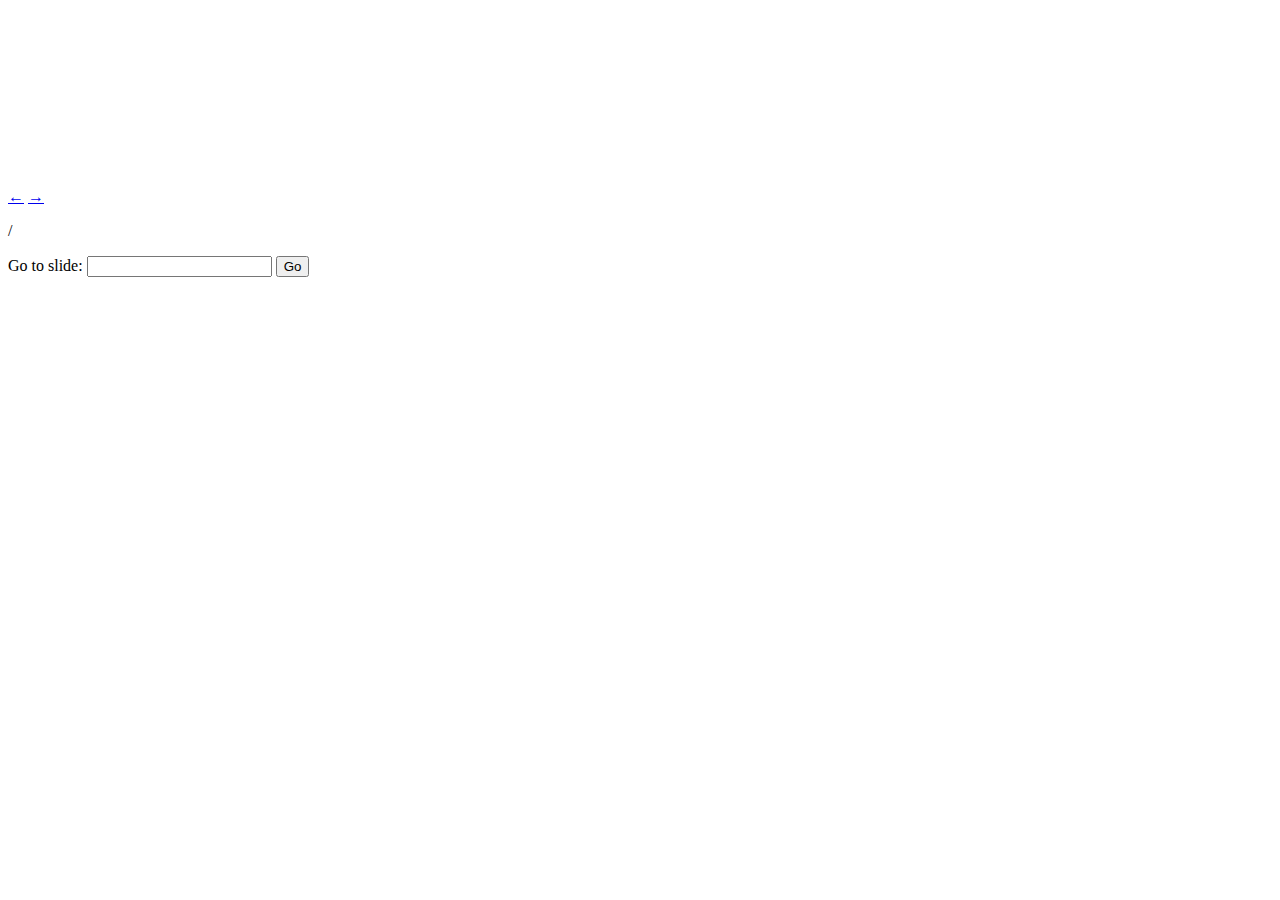
==== index.html @ 51b96b45 "16septiembreA" ====
<!DOCTYPE html>
<html>
  <head>
    <meta charset="utf-8" />
    <meta http-equiv="X-UA-Compatible" content="IE=edge,chrome=1" />

    <title>PRESENTACIÓN VPH</title>

    <!-- Required stylesheet -->
    <link rel="stylesheet" media="screen" href="core/deck.core.css" />

    <!-- Extension CSS files go here. Remove or add as needed. -->
    <link
      rel="stylesheet"
      media="screen"
      href="extensions/goto/deck.goto.css"
    />
    <link
      rel="stylesheet"
      media="screen"
      href="extensions/menu/deck.menu.css"
    />
    <link
      rel="stylesheet"
      media="screen"
      href="extensions/navigation/deck.navigation.css"
    />
    <link
      rel="stylesheet"
      media="screen"
      href="extensions/status/deck.status.css"
    />
    <link
      rel="stylesheet"
      media="screen"
      href="extensions/scale/deck.scale.css"
    />

    <!-- Style theme. More available in /themes/style/ or create your own. -->
    <link rel="stylesheet" media="screen" href="themes/style/swiss.css" />

    <!-- Transition theme. More available in /themes/transition/ or create your own. -->
    <link rel="stylesheet" media="screen" href="themes/transition/fade.css" />

    <!-- Basic black and white print styles -->
    <link rel="stylesheet" media="print" href="core/print.css" />

    <!-- Required Modernizr file -->
    <script src="modernizr.custom.js"></script>
  </head>
  <body>
    <div class="deck-container">
      <!-- Begin slides. Just make elements with a class of slide. -->

      <section class="slide">
        <div class="centrar">
          <img src="VIDEOS/00.jpg" alt="" />
        </div>
      </section>

      <section class="slide">
        <div class="centrar">
          <img src="VIDEOS/01.gif" alt="" />
        </div>
      </section>

      <section class="slide">
        <div class="centrar">
          <img src="VIDEOS/02.gif" alt="" />
        </div>
      </section>

      <section class="slide">
        <div class="centrar">
          <img src="VIDEOS/03.gif" alt="" />
        </div>
      </section>

      <section class="slide">
        <div class="centrar">
          <img src="VIDEOS/04.gif" alt="" />
        </div>
      </section>

      <section class="slide">
        <div class="centrar">
          <img src="VIDEOS/05.gif" alt="" />
        </div>
      </section>

      <section class="slide">
        <div class="centrar">
          <img src="VIDEOS/06.gif" alt="" />
        </div>
      </section>

      <section class="slide">
        <div class="centrar">
          <img src="VIDEOS/07.gif" alt="" />
        </div>
      </section>

      <section class="slide">
        <div class="centrar">
          <img src="VIDEOS/08.gif" alt="" />
        </div>
      </section>

      <section class="slide">
        <div class="centrar">
          <img src="VIDEOS/09.gif" alt="" />
        </div>
      </section>



      <!-- End slides. -->

      <!-- Begin extension snippets. Add or remove as needed. -->

      <!-- deck.navigation snippet -->
      <div aria-role="navigation">
        <a href="#" class="deck-prev-link" title="Previous">&#8592;</a>
        <a href="#" class="deck-next-link" title="Next">&#8594;</a>
      </div>

      <!-- deck.status snippet -->
      <p class="deck-status" aria-role="status">
        <span class="deck-status-current"></span>
        /
        <span class="deck-status-total"></span>
      </p>

      <!-- deck.goto snippet -->
      <form action="." method="get" class="goto-form">
        <label for="goto-slide">Go to slide:</label>
        <input
          type="text"
          name="slidenum"
          id="goto-slide"
          list="goto-datalist"
        />
        <datalist id="goto-datalist"></datalist>
        <input type="submit" value="Go" />
      </form>

      <!-- End extension snippets. -->
    </div>

    <!-- Required JS files. -->
    <script src="jquery.min.js"></script>
    <script src="core/deck.core.js"></script>

    <!-- Extension JS files. Add or remove as needed. -->
    <script src="extensions/menu/deck.menu.js"></script>
    <script src="extensions/goto/deck.goto.js"></script>
    <script src="extensions/status/deck.status.js"></script>
    <script src="extensions/navigation/deck.navigation.js"></script>
    <script src="extensions/scale/deck.scale.js"></script>

    <!-- Initialize the deck. You can put this in an external file if desired. -->
    <script>
      $(function() {
        $.deck(".slide");
      });
    </script>
  </body>
</html>
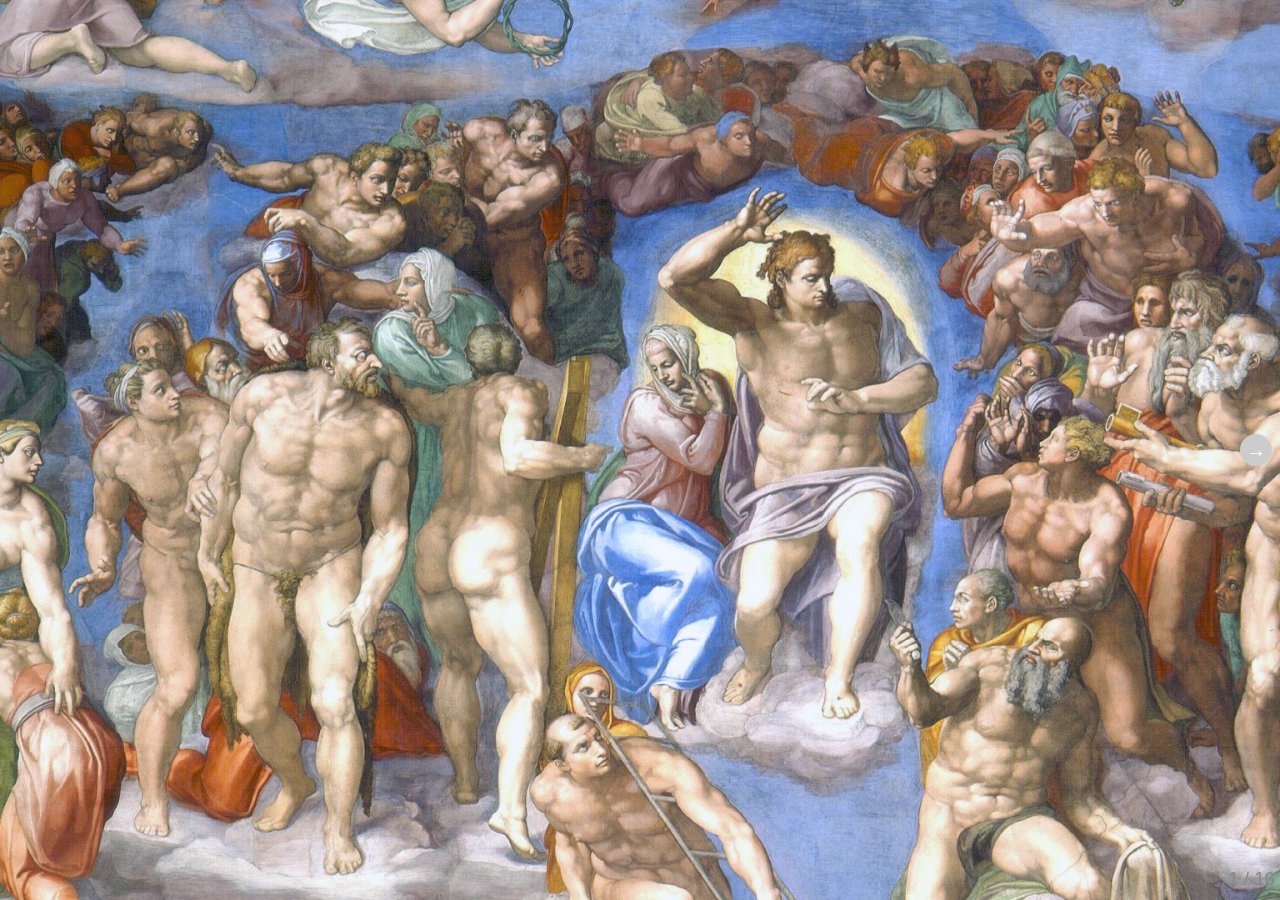
==== commit ae2c70b5: "10octubreA" ====
--- a/index.html
+++ b/index.html
@@ -112,6 +112,41 @@
         </div>
       </section>
 
+      <section class="slide">
+        <div class="centrar">
+          <img src="VIDEOS/10.gif" alt="" />
+        </div>
+      </section>
+
+      <section class="slide">
+        <div class="centrar">
+          <img src="VIDEOS/11.gif" alt="" />
+        </div>
+      </section>
+
+      <section class="slide">
+        <div class="centrar">
+          <img src="VIDEOS/12.gif" alt="" />
+        </div>
+      </section>
+
+      <section class="slide">
+        <div class="centrar">
+          <img src="VIDEOS/13.gif" alt="" />
+        </div>
+      </section>
+
+      <section class="slide">
+        <div class="centrar">
+          <img src="VIDEOS/14.gif" alt="" />
+        </div>
+      </section>
+
+      <section class="slide">
+        <div class="centrar">
+          <img src="VIDEOS/15.gif" alt="" />
+        </div>
+      </section>
 
 
       <!-- End slides. -->
--- a/core/deck.core.css
+++ b/core/deck.core.css
@@ -0,0 +1,64 @@
+html,
+body {
+  height: 100%;
+  padding: 0;
+  margin: 0;
+}
+
+.deck-container {
+  position: relative;
+  min-height: 100%;
+  margin: 0 auto;
+  overflow: hidden;
+  overflow-y: auto;
+}
+.js .deck-container {
+  visibility: hidden;
+}
+.ready .deck-container {
+  visibility: visible;
+}
+.touch .deck-container {
+  -webkit-text-size-adjust: none;
+  -moz-text-size-adjust: none;
+}
+
+.deck-loading {
+  display: none;
+}
+
+.slide {
+  width: auto;
+  min-height: 100%;
+  position: relative;
+}
+
+.deck-before,
+.deck-previous,
+.deck-next,
+.deck-after {
+  position: absolute;
+}
+
+.deck-current {
+  z-index: 2;
+}
+
+.slide .slide {
+  visibility: hidden;
+  position: static;
+  min-height: 0;
+}
+
+.deck-child-current {
+  position: static;
+  z-index: 2;
+}
+.deck-child-current .slide {
+  visibility: hidden;
+}
+.deck-child-current .deck-previous,
+.deck-child-current .deck-before,
+.deck-child-current .deck-current {
+  visibility: visible;
+}
--- a/extensions/goto/deck.goto.css
+++ b/extensions/goto/deck.goto.css
@@ -0,0 +1,38 @@
+.goto-form {
+  position: absolute;
+  z-index: 3;
+  bottom: 10px;
+  left: 50%;
+  height: 1.75em;
+  margin: 0 0 0 -9.125em;
+  line-height: 1.75em;
+  padding: 0.625em;
+  display: none;
+  background: #ccc;
+  overflow: hidden;
+  border-radius: 10px;
+}
+.goto-form label {
+  font-weight: bold;
+}
+.goto-form label,
+.goto-form input {
+  display: inline-block;
+  font-family: inherit;
+}
+.deck-goto .goto-form {
+  display: block;
+}
+
+#goto-slide {
+  width: 8.375em;
+  margin: 0 0.625em;
+  height: 1.4375em;
+}
+
+@media print {
+  .goto-form,
+  #goto-slide {
+    display: none;
+  }
+}
--- a/extensions/menu/deck.menu.css
+++ b/extensions/menu/deck.menu.css
@@ -0,0 +1,49 @@
+.deck-menu {
+  overflow: auto;
+}
+.deck-menu .slide {
+  background: #eee;
+  position: relative;
+  left: 0;
+  top: 0;
+  visibility: visible;
+  cursor: pointer;
+}
+.no-csstransforms .deck-menu > .slide {
+  float: left;
+  width: 22%;
+  height: 22%;
+  min-height: 0;
+  margin: 1%;
+  font-size: 0.22em;
+  overflow: hidden;
+  padding: 0 0.5%;
+}
+.csstransforms .deck-menu > .slide {
+  -webkit-transform: scale(0.22) !important;
+  -ms-transform: scale(0.22) !important;
+  transform: scale(0.22) !important;
+  -webkit-transform-origin: 0 0;
+  -ms-transform-origin: 0 0;
+  transform-origin: 0 0;
+  -moz-box-sizing: border-box;
+  box-sizing: border-box;
+  width: 100%;
+  height: 100%;
+  overflow: hidden;
+  padding: 0 48px;
+  margin: 12px;
+}
+.deck-menu iframe,
+.deck-menu img,
+.deck-menu video {
+  max-width: 100%;
+}
+.deck-menu .deck-current,
+.no-touch .deck-menu .slide:hover {
+  background: #ddf;
+}
+.deck-menu.deck-container:hover .deck-prev-link,
+.deck-menu.deck-container:hover .deck-next-link {
+  display: none;
+}
--- a/extensions/navigation/deck.navigation.css
+++ b/extensions/navigation/deck.navigation.css
@@ -0,0 +1,55 @@
+.deck-prev-link,
+.deck-next-link {
+  display: none;
+  position: absolute;
+  z-index: 3;
+  top: 50%;
+  width: 32px;
+  height: 32px;
+  margin-top: -16px;
+  font-size: 20px;
+  font-weight: bold;
+  line-height: 32px;
+  vertical-align: middle;
+  text-align: center;
+  text-decoration: none;
+  color: #fff;
+  background: #888;
+  border-radius: 16px;
+}
+.deck-prev-link:hover,
+.deck-prev-link:focus,
+.deck-prev-link:active,
+.deck-prev-link:visited,
+.deck-next-link:hover,
+.deck-next-link:focus,
+.deck-next-link:active,
+.deck-next-link:visited {
+  color: #fff;
+}
+
+.deck-prev-link {
+  left: 8px;
+}
+
+.deck-next-link {
+  right: 8px;
+}
+
+.deck-container:hover .deck-prev-link,
+.deck-container:hover .deck-next-link {
+  display: block;
+}
+.deck-container:hover .deck-prev-link.deck-nav-disabled,
+.touch .deck-container:hover .deck-prev-link,
+.deck-container:hover .deck-next-link.deck-nav-disabled,
+.touch .deck-container:hover .deck-next-link {
+  display: none;
+}
+
+@media print {
+  .deck-prev-link,
+  .deck-next-link {
+    display: none !important;
+  }
+}
--- a/extensions/status/deck.status.css
+++ b/extensions/status/deck.status.css
@@ -0,0 +1,18 @@
+.deck-status {
+  position: absolute;
+  bottom: 10px;
+  right: 5px;
+  color: #888;
+  z-index: 3;
+  margin: 0;
+}
+
+body > .deck-container .deck-status {
+  position: fixed;
+}
+
+@media print {
+  .deck-status {
+    display: none;
+  }
+}
--- a/extensions/scale/deck.scale.css
+++ b/extensions/scale/deck.scale.css
@@ -0,0 +1,22 @@
+.csstransforms .deck-container.deck-scale:not(.deck-menu) {
+  overflow: hidden;
+}
+.csstransforms .deck-container.deck-scale:not(.deck-menu) > .slide {
+  -moz-box-sizing: padding-box;
+  box-sizing: padding-box;
+  width: 100%;
+}
+.csstransforms
+  .deck-container.deck-scale:not(.deck-menu)
+  > .slide
+  > .deck-slide-scaler {
+  -webkit-transform-origin: 0 0;
+  -ms-transform-origin: 0 0;
+  transform-origin: 0 0;
+}
+
+.csstransforms .deck-container.deck-menu .deck-slide-scaler {
+  -webkit-transform: none !important;
+  -ms-transform: none !important;
+  transform: none !important;
+}
--- a/themes/style/swiss.css
+++ b/themes/style/swiss.css
@@ -0,0 +1,532 @@
+div,
+span,
+object,
+iframe,
+h1,
+h2,
+h3,
+h4,
+h5,
+h6,
+p,
+blockquote,
+pre,
+abbr,
+address,
+cite,
+code,
+del,
+dfn,
+em,
+img,
+ins,
+kbd,
+q,
+samp,
+small,
+strong,
+sub,
+sup,
+var,
+b,
+i,
+dl,
+dt,
+dd,
+ol,
+ul,
+li,
+fieldset,
+form,
+label,
+legend,
+table,
+caption,
+tbody,
+tfoot,
+thead,
+tr,
+th,
+td,
+article,
+aside,
+canvas,
+details,
+figcaption,
+figure,
+footer,
+header,
+hgroup,
+menu,
+nav,
+section,
+summary,
+time,
+mark,
+audio,
+video {
+  margin: 0;
+  padding: 0;
+  border: 0;
+  font-size: 100%;
+  font: inherit;
+  vertical-align: baseline;
+}
+
+article,
+aside,
+details,
+figcaption,
+figure,
+footer,
+header,
+hgroup,
+menu,
+nav,
+section {
+  display: block;
+}
+
+blockquote,
+q {
+  quotes: none;
+}
+blockquote:before,
+blockquote:after,
+q:before,
+q:after {
+  content: "";
+  content: none;
+}
+
+ins {
+  background-color: #ff9;
+  color: #000;
+  text-decoration: none;
+}
+
+mark {
+  background-color: #ff9;
+  color: #000;
+  font-style: italic;
+  font-weight: bold;
+}
+
+del {
+  text-decoration: line-through;
+}
+
+abbr[title],
+dfn[title] {
+  border-bottom: 1px dotted;
+  cursor: help;
+}
+
+table {
+  border-collapse: collapse;
+  border-spacing: 0;
+}
+
+hr {
+  display: block;
+  height: 1px;
+  border: 0;
+  border-top: 1px solid #ccc;
+  margin: 1em 0;
+  padding: 0;
+}
+
+input,
+select {
+  vertical-align: middle;
+}
+
+select,
+input,
+textarea,
+button {
+  font: 99% sans-serif;
+}
+
+pre,
+code,
+kbd,
+samp {
+  font-family: monospace, sans-serif;
+}
+
+a {
+  -webkit-tap-highlight-color: rgba(0, 0, 0, 0);
+}
+a:hover,
+a:active {
+  outline: none;
+}
+
+ul,
+ol {
+  margin-left: 2em;
+  vertical-align: top;
+}
+
+ol {
+  list-style-type: decimal;
+}
+
+nav ul,
+nav li {
+  margin: 0;
+  list-style: none;
+  list-style-image: none;
+}
+
+small {
+  font-size: 85%;
+}
+
+strong,
+th {
+  font-weight: bold;
+}
+
+td {
+  vertical-align: top;
+}
+
+sub,
+sup {
+  font-size: 75%;
+  line-height: 0;
+  position: relative;
+}
+
+sup {
+  top: -0.5em;
+}
+
+sub {
+  bottom: -0.25em;
+}
+
+textarea {
+  overflow: auto;
+}
+
+input[type="radio"] {
+  vertical-align: text-bottom;
+}
+
+input[type="checkbox"] {
+  vertical-align: bottom;
+}
+
+label,
+input[type="button"],
+input[type="submit"],
+input[type="image"],
+button {
+  cursor: pointer;
+}
+
+button,
+input,
+select,
+textarea {
+  margin: 0;
+}
+
+input:invalid,
+textarea:invalid {
+  border-radius: 1px;
+  -moz-box-shadow: 0px 0px 5px red;
+  -webkit-box-shadow: 0px 0px 5px red;
+  box-shadow: 0px 0px 5px red;
+}
+input:invalid .no-boxshadow,
+textarea:invalid .no-boxshadow {
+  background-color: #f0dddd;
+}
+
+button {
+  width: auto;
+  overflow: visible;
+}
+
+select,
+input,
+textarea {
+  color: #444444;
+}
+
+a {
+  color: #607890;
+}
+a:hover,
+a:focus {
+  color: #036;
+}
+a:link {
+  -webkit-tap-highlight-color: #fff;
+}
+
+/* End HTML5 Boilerplate adaptations */
+h1 {
+  font-size: 4.5em;
+}
+
+h1,
+.vcenter {
+  font-weight: bold;
+  text-align: center;
+  padding-top: 1em;
+  max-height: 100%;
+}
+.csstransforms h1,
+.csstransforms .vcenter {
+  padding: 0 48px;
+  position: absolute;
+  left: 0;
+  right: 0;
+  top: 50%;
+  -webkit-transform: translate(0, -50%);
+  -moz-transform: translate(0, -50%);
+  -ms-transform: translate(0, -50%);
+  -o-transform: translate(0, -50%);
+  transform: translate(0, -50%);
+}
+
+.vcenter h1 {
+  position: relative;
+  top: auto;
+  padding: 0;
+  -webkit-transform: none;
+  -moz-transform: none;
+  -ms-transform: none;
+  -o-transform: none;
+  transform: none;
+}
+
+h2 {
+  font-size: 2.25em;
+  font-weight: bold;
+  padding-top: 0.5em;
+  margin: 0 0 0.66666em 0;
+  border-bottom: 3px solid #888;
+}
+
+h3 {
+  font-size: 1.4375em;
+  font-weight: bold;
+  margin-bottom: 0.30435em;
+}
+
+h4 {
+  font-size: 1.25em;
+  font-weight: bold;
+  margin-bottom: 0.25em;
+}
+
+h5 {
+  font-size: 1.125em;
+  font-weight: bold;
+  margin-bottom: 0.2222em;
+}
+
+h6 {
+  font-size: 1em;
+  font-weight: bold;
+}
+
+img,
+iframe,
+video {
+  display: block;
+  max-width: 100%;
+}
+
+video,
+iframe,
+img {
+  display: block;
+  margin: 0 auto;
+}
+
+p,
+blockquote,
+iframe,
+img,
+ul,
+ol,
+pre,
+video {
+  margin-bottom: 1em;
+}
+
+pre {
+  white-space: pre;
+  white-space: pre-wrap;
+  word-wrap: break-word;
+  padding: 1em;
+  border: 1px solid #888;
+}
+
+em {
+  font-style: italic;
+}
+
+li {
+  padding: 0.25em 0;
+  vertical-align: middle;
+}
+li > ol,
+li > ul {
+  margin-bottom: inherit;
+}
+
+.deck-container {
+  font-size: 16px;
+  line-height: 1.25;
+  color: #444;
+}
+
+.slide {
+  -moz-box-sizing: border-box;
+  box-sizing: border-box;
+  width: 100%;
+}
+
+h1 {
+  color: #000;
+}
+
+h2 {
+  color: #c00;
+  border-bottom-color: #ccc;
+}
+
+h3 {
+  color: #888;
+}
+
+pre {
+  border-color: #ccc;
+}
+
+code {
+  color: #888;
+}
+
+blockquote {
+  font-size: 2em;
+  font-style: italic;
+  padding: 1em 2em;
+  color: #000;
+  border-left: 5px solid #ccc;
+}
+blockquote p {
+  margin: 0;
+}
+blockquote cite {
+  font-size: 0.5em;
+  font-style: normal;
+  font-weight: bold;
+  color: #888;
+}
+
+::-moz-selection {
+  background: #c00;
+  color: #fff;
+}
+
+::selection {
+  background: #c00;
+  color: #fff;
+}
+
+a,
+a:hover,
+a:focus,
+a:active,
+a:visited {
+  color: #c00;
+  text-decoration: none;
+}
+a:hover,
+a:focus {
+  text-decoration: underline;
+}
+
+.deck-container {
+  font-family: "Helvetica Neue", sans-serif;
+  font-size: 1.75em;
+  background: #fff;
+}
+.deck-container > .slide {
+}
+
+.slide .deck-before,
+.slide .deck-previous {
+  opacity: 0.4;
+}
+.slide .deck-before:not(.deck-child-current) .deck-before,
+.slide .deck-before:not(.deck-child-current) .deck-previous,
+.slide .deck-previous:not(.deck-child-current) .deck-before,
+.slide .deck-previous:not(.deck-child-current) .deck-previous {
+  opacity: 1;
+}
+.slide .deck-child-current {
+  opacity: 1;
+}
+
+.deck-prev-link,
+.deck-next-link {
+  background: #ccc;
+  font-family: serif;
+}
+.deck-prev-link,
+.deck-prev-link:hover,
+.deck-prev-link:focus,
+.deck-prev-link:active,
+.deck-prev-link:visited,
+.deck-next-link,
+.deck-next-link:hover,
+.deck-next-link:focus,
+.deck-next-link:active,
+.deck-next-link:visited {
+  color: #fff;
+}
+.deck-prev-link:hover,
+.deck-prev-link:focus,
+.deck-next-link:hover,
+.deck-next-link:focus {
+  background: #c00;
+  text-decoration: none;
+}
+
+.deck-status {
+  font-size: 0.6666em;
+}
+
+.deck-menu .slide {
+  background: #eee;
+}
+.deck-menu .deck-current,
+.no-touch .deck-menu .slide:hover {
+  background: #ddf;
+}
+
+.centrar {
+  width: 1920px;
+  height: 1080px;
+  position: relative; /* Set as position relative to the IMG will move relative to this container */
+  /*background: #444; */
+}
+
+.centrar img {
+  margin: 0;
+  position: absolute;
+  top: 50%;
+  left: 50%;
+  -ms-transform: translate(-50%, -50%);
+  transform: translate(-50%, -50%);
+}
--- a/themes/transition/fade.css
+++ b/themes/transition/fade.css
@@ -0,0 +1,35 @@
+.csstransitions.csstransforms .deck-container .slide {
+  -webkit-transition: opacity 500ms ease-in-out 0ms;
+  transition: opacity 500ms ease-in-out 0ms;
+}
+.csstransitions.csstransforms .deck-container:not(.deck-menu) > .slide {
+  position: absolute;
+  top: 0;
+  left: 0;
+}
+.csstransitions.csstransforms .deck-container:not(.deck-menu) > .slide .slide {
+  position: relative;
+  left: 0;
+  top: 0;
+}
+.csstransitions.csstransforms .deck-container:not(.deck-menu) > .slide .deck-next, .csstransitions.csstransforms .deck-container:not(.deck-menu) > .slide .deck-after {
+  opacity: 0;
+}
+.csstransitions.csstransforms .deck-container:not(.deck-menu) > .slide .deck-current {
+  opacity: 1;
+}
+.csstransitions.csstransforms .deck-container:not(.deck-menu) > .deck-previous, .csstransitions.csstransforms .deck-container:not(.deck-menu) > .deck-before, .csstransitions.csstransforms .deck-container:not(.deck-menu) > .deck-next, .csstransitions.csstransforms .deck-container:not(.deck-menu) > .deck-after {
+  opacity: 0;
+  pointer-events: none;
+}
+.csstransitions.csstransforms .deck-container:not(.deck-menu) > .deck-before .slide, .csstransitions.csstransforms .deck-container:not(.deck-menu) > .deck-previous .slide {
+  visibility: visible;
+}
+.csstransitions.csstransforms .deck-container:not(.deck-menu) > .deck-child-current {
+  opacity: 1;
+  visibility: visible;
+  pointer-events: auto;
+}
+.csstransitions.csstransforms .deck-container:not(.deck-menu) > .deck-child-current .deck-next, .csstransitions.csstransforms .deck-container:not(.deck-menu) > .deck-child-current .deck-after {
+  visibility: hidden;
+}
--- a/core/print.css
+++ b/core/print.css
@@ -0,0 +1,25 @@
+body {
+  font-size: 18pt;
+}
+
+h1 {
+  font-size: 48pt;
+}
+
+h2 {
+  font-size: 36pt;
+}
+
+h3 {
+  font-size: 28pt;
+}
+
+pre {
+  border: 1px solid #000;
+  padding: 10px;
+  white-space: pre-wrap;
+}
+
+.deck-container > .slide {
+  page-break-after: always;
+}
